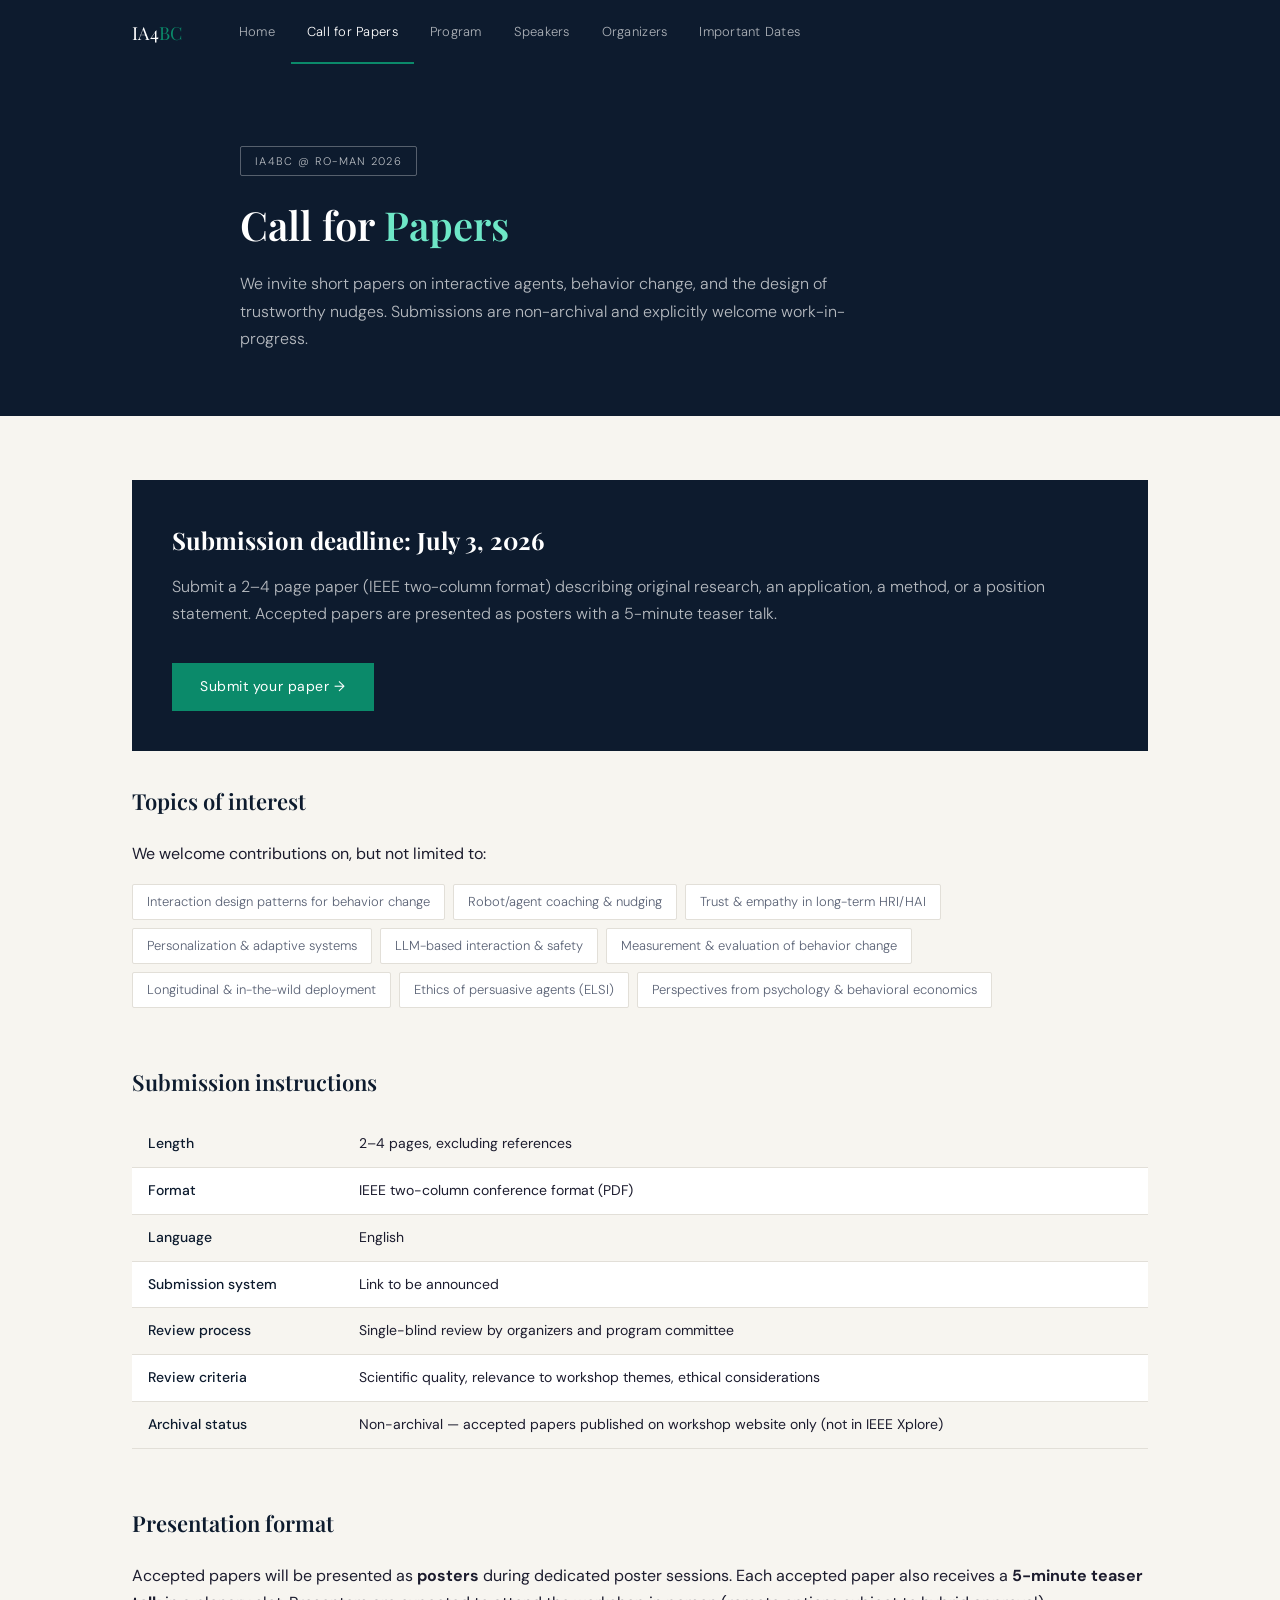
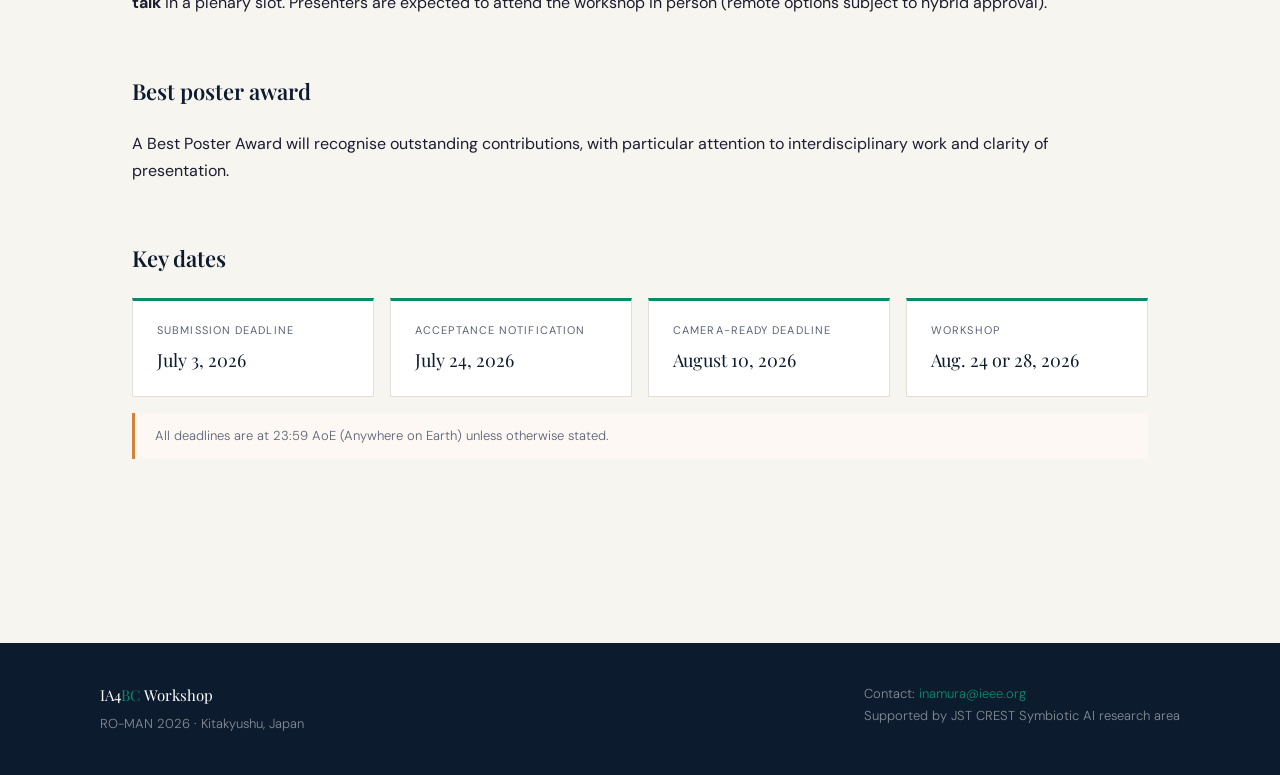
==== cfp.html @ 0637497d "Initial page" ====
<!DOCTYPE html>
<html lang="en">
<head>
<meta charset="UTF-8">
<meta name="viewport" content="width=device-width, initial-scale=1.0">
<title>Call for Papers — IA4BC @ RO-MAN 2026</title>
<link rel="stylesheet" href="style.css">
</head>
<body>

<header>
  <div class="nav-inner">
    <a class="nav-logo" href="index.html">IA4<span>BC</span></a>
    <nav>
      <a href="index.html">Home</a>
      <a href="cfp.html" class="active">Call for Papers</a>
      <a href="program.html">Program</a>
      <a href="speakers.html">Speakers</a>
      <a href="organizers.html">Organizers</a>
      <a href="dates.html">Important Dates</a>
    </nav>
  </div>
</header>

<section class="hero">
  <div class="hero-inner">
    <div class="hero-tag">IA4BC @ RO-MAN 2026</div>
    <h1>Call for <em>Papers</em></h1>
    <p class="hero-desc">We invite short papers on interactive agents, behavior change, and the design of trustworthy nudges. Submissions are non-archival and explicitly welcome work-in-progress.</p>
  </div>
</section>

<div class="page-wrap">

  <div class="cfp-highlight">
    <h2>Submission deadline: July 3, 2026</h2>
    <p>Submit a 2–4 page paper (IEEE two-column format) describing original research, an application, a method, or a position statement. Accepted papers are presented as posters with a 5-minute teaser talk.</p>
    <a href="#" class="btn">Submit your paper &rarr;</a>
  </div>

  <div class="section">
    <div class="section-title">Topics of interest</div>
    <p>We welcome contributions on, but not limited to:</p>
    <div class="tag-grid" style="margin-top:1rem">
      <span class="tag">Interaction design patterns for behavior change</span>
      <span class="tag">Robot/agent coaching &amp; nudging</span>
      <span class="tag">Trust &amp; empathy in long-term HRI/HAI</span>
      <span class="tag">Personalization &amp; adaptive systems</span>
      <span class="tag">LLM-based interaction &amp; safety</span>
      <span class="tag">Measurement &amp; evaluation of behavior change</span>
      <span class="tag">Longitudinal &amp; in-the-wild deployment</span>
      <span class="tag">Ethics of persuasive agents (ELSI)</span>
      <span class="tag">Perspectives from psychology &amp; behavioral economics</span>
    </div>
  </div>

  <div class="section">
    <div class="section-title">Submission instructions</div>
    <table class="content-table">
      <tr><td><strong>Length</strong></td><td>2–4 pages, excluding references</td></tr>
      <tr><td><strong>Format</strong></td><td>IEEE two-column conference format (PDF)</td></tr>
      <tr><td><strong>Language</strong></td><td>English</td></tr>
      <tr><td><strong>Submission system</strong></td><td>Link to be announced</td></tr>
      <tr><td><strong>Review process</strong></td><td>Single-blind review by organizers and program committee</td></tr>
      <tr><td><strong>Review criteria</strong></td><td>Scientific quality, relevance to workshop themes, ethical considerations</td></tr>
      <tr><td><strong>Archival status</strong></td><td>Non-archival — accepted papers published on workshop website only (not in IEEE Xplore)</td></tr>
    </table>
  </div>

  <div class="section">
    <div class="section-title">Presentation format</div>
    <p>Accepted papers will be presented as <strong>posters</strong> during dedicated poster sessions. Each accepted paper also receives a <strong>5-minute teaser talk</strong> in a plenary slot. Presenters are expected to attend the workshop in person (remote options subject to hybrid approval).</p>
  </div>

  <div class="section">
    <div class="section-title">Best poster award</div>
    <p>A Best Poster Award will recognise outstanding contributions, with particular attention to interdisciplinary work and clarity of presentation.</p>
  </div>

  <div class="section">
    <div class="section-title">Key dates</div>
    <div class="dates-grid">
      <div class="date-card"><div class="dc-label">Submission deadline</div><div class="dc-date">July 3, 2026</div></div>
      <div class="date-card"><div class="dc-label">Acceptance notification</div><div class="dc-date">July 24, 2026</div></div>
      <div class="date-card"><div class="dc-label">Camera-ready deadline</div><div class="dc-date">August 10, 2026</div></div>
      <div class="date-card"><div class="dc-label">Workshop</div><div class="dc-date">Aug. 24 or 28, 2026</div></div>
    </div>
    <div class="note">All deadlines are at 23:59 AoE (Anywhere on Earth) unless otherwise stated.</div>
  </div>

</div>

<footer>
  <div class="footer-inner">
    <div>
      <div class="footer-brand">IA4<span>BC</span> Workshop</div>
      <div>RO-MAN 2026 · Kitakyushu, Japan</div>
    </div>
    <div>
      Contact: <a href="mailto:inamura@ieee.org">inamura@ieee.org</a><br>
      Supported by JST CREST Symbiotic AI research area
    </div>
  </div>
</footer>

</body>
</html>
---- style.css ----
@import url('https://fonts.googleapis.com/css2?family=Playfair+Display:wght@400;600&family=DM+Sans:wght@300;400;500&display=swap');

:root {
  --navy: #0d1b2e;
  --teal: #0b8a6a;
  --teal-light: #e0f5ef;
  --cream: #f7f5f0;
  --white: #ffffff;
  --text: #1c1c2e;
  --muted: #5a6275;
  --border: #e2dfd8;
  --accent: #d4813a;
}

*, *::before, *::after { box-sizing: border-box; margin: 0; padding: 0; }

body {
  font-family: 'DM Sans', sans-serif;
  font-weight: 400;
  color: var(--text);
  background: var(--cream);
  line-height: 1.7;
  font-size: 16px;
}

/* NAV */
header {
  background: var(--navy);
  position: sticky;
  top: 0;
  z-index: 100;
}
.nav-inner {
  max-width: 1080px;
  margin: 0 auto;
  padding: 0 2rem;
  display: flex;
  align-items: center;
  gap: 0;
}
.nav-logo {
  font-family: 'Playfair Display', serif;
  font-size: 18px;
  color: #fff;
  text-decoration: none;
  padding: 1.1rem 0;
  margin-right: 2.5rem;
  white-space: nowrap;
  letter-spacing: 0.02em;
}
.nav-logo span { color: var(--teal); }
nav { display: flex; gap: 0; flex-wrap: wrap; }
nav a {
  font-size: 13px;
  color: rgba(255,255,255,0.65);
  text-decoration: none;
  padding: 1.2rem 1rem;
  transition: color 0.2s;
  letter-spacing: 0.02em;
  font-weight: 300;
}
nav a:hover, nav a.active { color: #fff; }
nav a.active { border-bottom: 2px solid var(--teal); }

/* HERO */
.hero {
  background: var(--navy);
  color: #fff;
  padding: 5rem 2rem 4rem;
}
.hero-inner { max-width: 800px; margin: 0 auto; }
.hero-tag {
  display: inline-block;
  border: 1px solid rgba(255,255,255,0.3);
  border-radius: 2px;
  font-size: 11px;
  letter-spacing: 0.12em;
  text-transform: uppercase;
  padding: 5px 14px;
  color: rgba(255,255,255,0.7);
  margin-bottom: 1.5rem;
  font-weight: 300;
}
.hero h1 {
  font-family: 'Playfair Display', serif;
  font-size: clamp(26px, 4vw, 40px);
  font-weight: 600;
  line-height: 1.25;
  margin-bottom: 1.25rem;
  color: #fff;
}
.hero h1 em { font-style: normal; color: #6ee7c7; }
.hero-desc {
  font-size: 16px;
  color: rgba(255,255,255,0.7);
  font-weight: 300;
  margin-bottom: 2rem;
  max-width: 640px;
}
.hero-meta {
  display: flex;
  flex-wrap: wrap;
  gap: 1.5rem;
}
.hero-meta-item {
  display: flex;
  align-items: center;
  gap: 8px;
  font-size: 13px;
  color: rgba(255,255,255,0.6);
  font-weight: 300;
}
.hero-meta-item::before {
  content: '';
  width: 5px; height: 5px;
  border-radius: 50%;
  background: var(--teal);
  flex-shrink: 0;
}

/* LAYOUT */
.page-wrap { max-width: 1080px; margin: 0 auto; padding: 4rem 2rem; }
.page-heading {
  font-family: 'Playfair Display', serif;
  font-size: 32px;
  font-weight: 600;
  margin-bottom: 0.5rem;
  color: var(--navy);
}
.page-heading-line {
  width: 48px; height: 3px;
  background: var(--teal);
  margin-bottom: 2.5rem;
  border-radius: 2px;
}

/* SECTIONS */
.section { margin-bottom: 3.5rem; }
.section-title {
  font-family: 'Playfair Display', serif;
  font-size: 22px;
  font-weight: 600;
  color: var(--navy);
  margin-bottom: 1.25rem;
}
p { margin-bottom: 1rem; color: var(--text); }
p:last-child { margin-bottom: 0; }
.lead { font-size: 17px; font-weight: 300; color: var(--muted); line-height: 1.8; }

/* TAGS / CHIPS */
.tag-grid { display: flex; flex-wrap: wrap; gap: 8px; }
.tag {
  background: var(--white);
  border: 1px solid var(--border);
  border-radius: 2px;
  font-size: 13px;
  padding: 6px 14px;
  color: var(--muted);
  font-weight: 300;
}

/* GLANCE TABLE (homepage) */
.glance-table { width: 100%; border-collapse: collapse; font-size: 14px; }
.glance-table tr { border-bottom: 1px solid var(--border); }
.glance-table td { padding: 12px 0; vertical-align: top; }
.glance-table td:first-child { color: var(--muted); font-weight: 300; width: 200px; }
.glance-table td:last-child { color: var(--text); font-weight: 400; }

/* DATE CARDS */
.dates-grid { display: grid; grid-template-columns: repeat(auto-fit, minmax(220px, 1fr)); gap: 16px; }
.date-card {
  background: var(--white);
  border: 1px solid var(--border);
  border-top: 3px solid var(--teal);
  padding: 1.25rem 1.5rem;
}
.date-card .dc-label { font-size: 11px; text-transform: uppercase; letter-spacing: 0.1em; color: var(--muted); font-weight: 400; margin-bottom: 6px; }
.date-card .dc-date { font-size: 18px; font-family: 'Playfair Display', serif; color: var(--navy); }

/* SPEAKER CARDS */
.speaker-grid { display: grid; grid-template-columns: repeat(auto-fill, minmax(280px, 1fr)); gap: 20px; }
.speaker-card {
  background: var(--white);
  border: 1px solid var(--border);
  padding: 1.5rem;
  display: flex;
  flex-direction: column;
  gap: 10px;
}
.speaker-card .sc-header { display: flex; align-items: flex-start; gap: 14px; }
.sc-avatar {
  width: 46px; height: 46px;
  border-radius: 50%;
  background: var(--navy);
  color: #fff;
  font-size: 13px;
  font-weight: 500;
  display: flex; align-items: center; justify-content: center;
  flex-shrink: 0;
  letter-spacing: 0.05em;
}
.sc-name { font-weight: 500; font-size: 15px; color: var(--navy); }
.sc-affil { font-size: 12px; color: var(--muted); font-weight: 300; margin-top: 2px; }
.sc-badge {
  display: inline-block;
  font-size: 10px;
  text-transform: uppercase;
  letter-spacing: 0.08em;
  padding: 3px 9px;
  border-radius: 2px;
  font-weight: 400;
  align-self: flex-start;
}
.sc-badge.confirmed { background: var(--teal-light); color: var(--teal); }
.sc-badge.candidate { background: #fdf3e7; color: #c17d2a; }
.sc-topic { font-size: 13px; color: var(--muted); font-weight: 300; line-height: 1.6; }

/* ORGANIZER CARDS */
.org-list { display: flex; flex-direction: column; gap: 28px; }
.org-card { background: var(--white); border: 1px solid var(--border); padding: 2rem; }
.org-card.primary { border-left: 4px solid var(--teal); }
.org-name { font-family: 'Playfair Display', serif; font-size: 20px; color: var(--navy); margin-bottom: 2px; }
.org-role { font-size: 12px; text-transform: uppercase; letter-spacing: 0.08em; color: var(--teal); font-weight: 400; margin-bottom: 0.25rem; }
.org-affil { font-size: 14px; color: var(--muted); margin-bottom: 0.75rem; font-weight: 300; }
.org-contact { font-size: 13px; color: var(--muted); margin-bottom: 1rem; }
.org-contact a { color: var(--teal); text-decoration: none; }
.org-bio { font-size: 14px; line-height: 1.75; color: var(--text); font-weight: 300; }

/* PROGRAM */
.schedule-table { width: 100%; border-collapse: collapse; font-size: 14px; }
.schedule-table th { font-size: 11px; text-transform: uppercase; letter-spacing: 0.1em; color: var(--muted); font-weight: 400; padding: 0 0 10px 0; text-align: left; border-bottom: 2px solid var(--border); }
.schedule-table td { padding: 14px 0; border-bottom: 1px solid var(--border); vertical-align: top; }
.schedule-table td:first-child { color: var(--muted); font-size: 13px; white-space: nowrap; padding-right: 2rem; font-weight: 300; width: 130px; }
.schedule-table td:last-child { color: var(--text); }
.schedule-table tr.break td { color: var(--muted); font-style: italic; }
.schedule-table tr.highlight td:last-child { font-weight: 500; }

/* CFP BOX */
.cfp-highlight {
  background: var(--navy);
  color: #fff;
  padding: 2.5rem;
  margin-bottom: 2rem;
}
.cfp-highlight h2 { font-family: 'Playfair Display', serif; font-size: 24px; color: #fff; margin-bottom: 0.75rem; }
.cfp-highlight p { color: rgba(255,255,255,0.7); font-weight: 300; }

/* GENERIC TABLE */
.content-table { width: 100%; border-collapse: collapse; font-size: 14px; margin: 1rem 0; }
.content-table th { background: var(--navy); color: #fff; font-size: 12px; text-transform: uppercase; letter-spacing: 0.07em; font-weight: 400; padding: 10px 16px; text-align: left; }
.content-table td { padding: 11px 16px; border-bottom: 1px solid var(--border); color: var(--text); }
.content-table tr:nth-child(even) td { background: var(--white); }
.content-table td strong { font-weight: 500; color: var(--navy); }

/* CTA BUTTON */
.btn {
  display: inline-block;
  background: var(--teal);
  color: #fff;
  text-decoration: none;
  font-size: 14px;
  font-weight: 400;
  padding: 12px 28px;
  letter-spacing: 0.04em;
  transition: background 0.2s;
  margin-top: 1.25rem;
}
.btn:hover { background: #097a5c; }
.btn-outline {
  display: inline-block;
  border: 1px solid var(--navy);
  color: var(--navy);
  text-decoration: none;
  font-size: 13px;
  padding: 8px 20px;
  letter-spacing: 0.04em;
  transition: all 0.2s;
  margin-top: 1rem;
}
.btn-outline:hover { background: var(--navy); color: #fff; }

/* FOOTER */
footer {
  background: var(--navy);
  color: rgba(255,255,255,0.5);
  padding: 2.5rem 2rem;
  margin-top: 4rem;
  font-size: 13px;
  font-weight: 300;
}
.footer-inner { max-width: 1080px; margin: 0 auto; display: flex; justify-content: space-between; align-items: flex-start; flex-wrap: wrap; gap: 1rem; }
footer a { color: var(--teal); text-decoration: none; }
.footer-brand { font-family: 'Playfair Display', serif; font-size: 15px; color: #fff; margin-bottom: 4px; }
.footer-brand span { color: var(--teal); }

/* NOTE BOX */
.note {
  border-left: 3px solid var(--accent);
  padding: 0.75rem 1.25rem;
  background: #fdf8f3;
  font-size: 13px;
  color: var(--muted);
  font-weight: 300;
  margin-top: 1rem;
}

/* OUTCOMES */
.outcome-list { counter-reset: outcomes; display: flex; flex-direction: column; gap: 14px; }
.outcome-item { display: flex; gap: 16px; align-items: flex-start; }
.outcome-num {
  counter-increment: outcomes;
  min-width: 32px; height: 32px;
  background: var(--teal);
  color: #fff;
  display: flex; align-items: center; justify-content: center;
  font-size: 13px; font-weight: 500;
  flex-shrink: 0;
}
.outcome-num::before { content: counter(outcomes); }
.outcome-text { font-size: 14px; color: var(--text); font-weight: 300; line-height: 1.7; padding-top: 5px; }

@media (max-width: 640px) {
  .nav-logo { font-size: 15px; margin-right: 1rem; }
  nav a { font-size: 12px; padding: 1rem 0.6rem; }
  .hero { padding: 3rem 1.25rem 2.5rem; }
  .page-wrap { padding: 2.5rem 1.25rem; }
  .dates-grid { grid-template-columns: 1fr 1fr; }
  .footer-inner { flex-direction: column; }
}
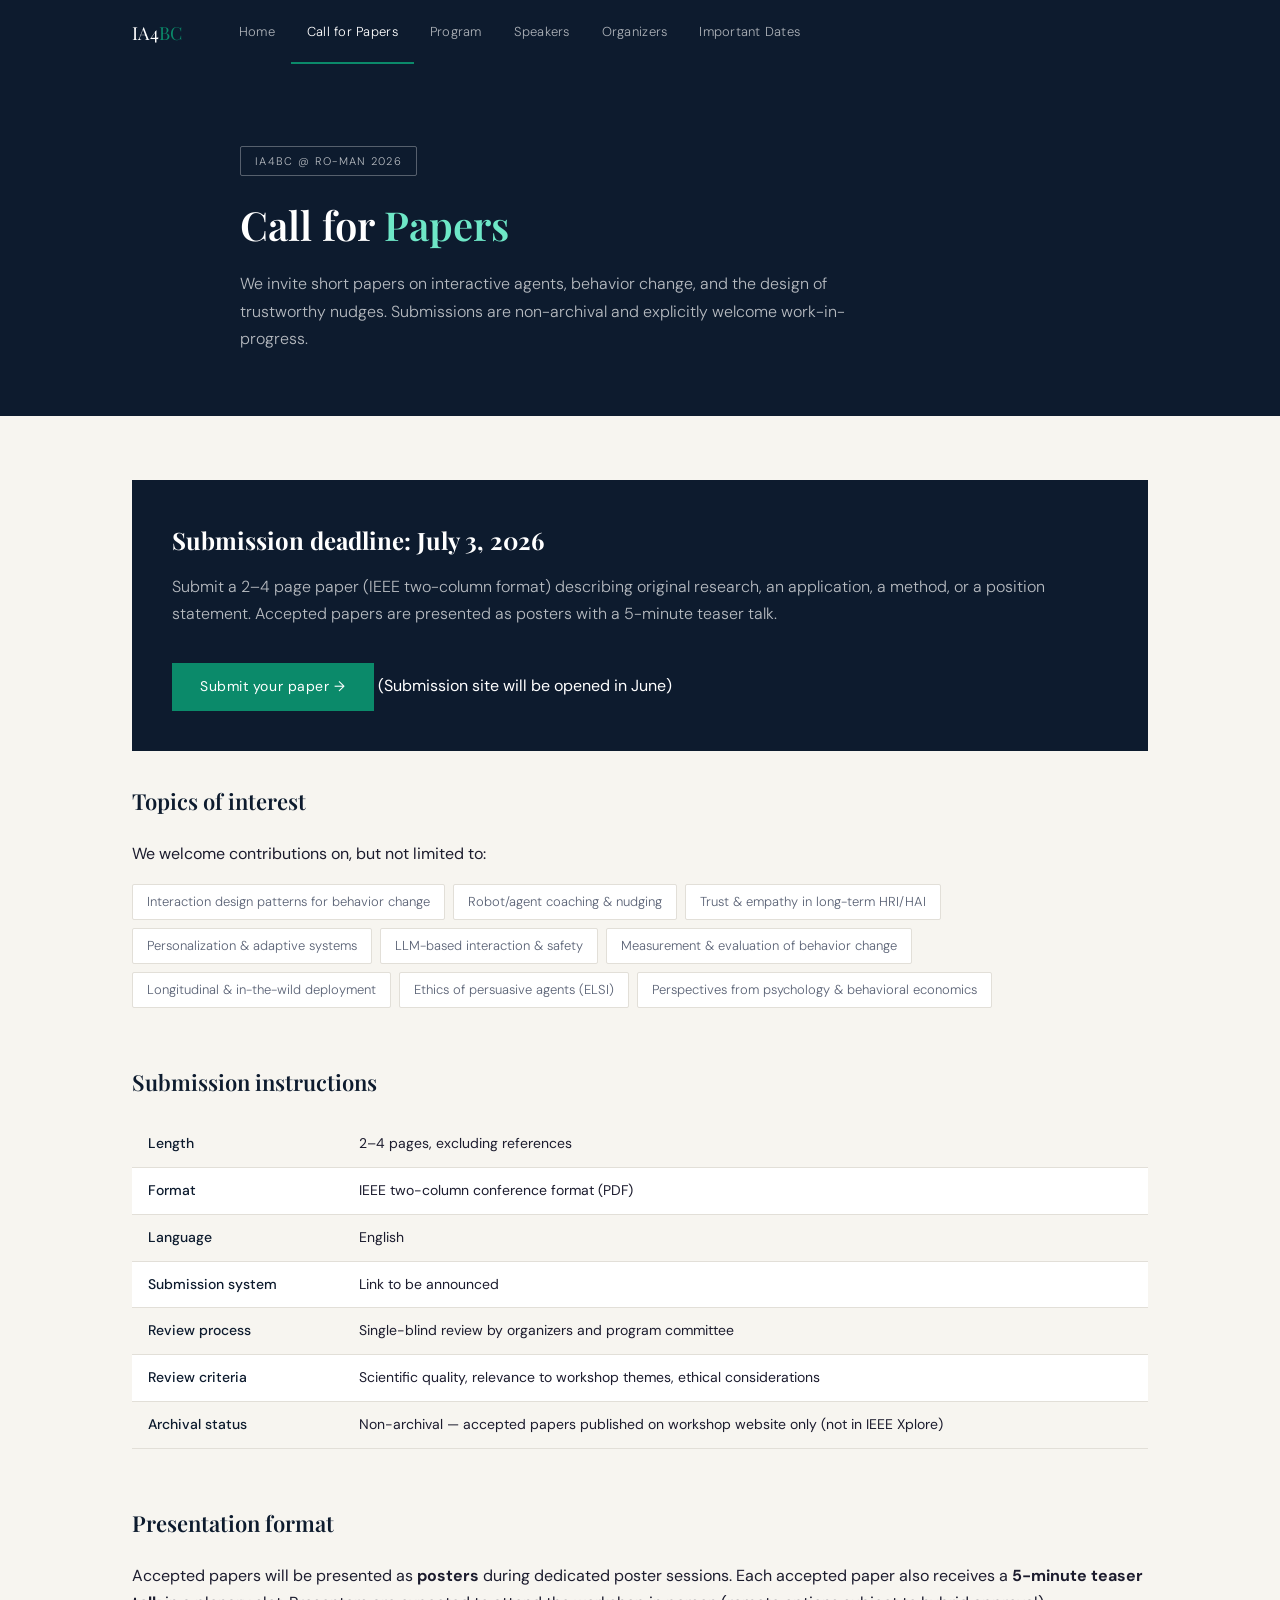
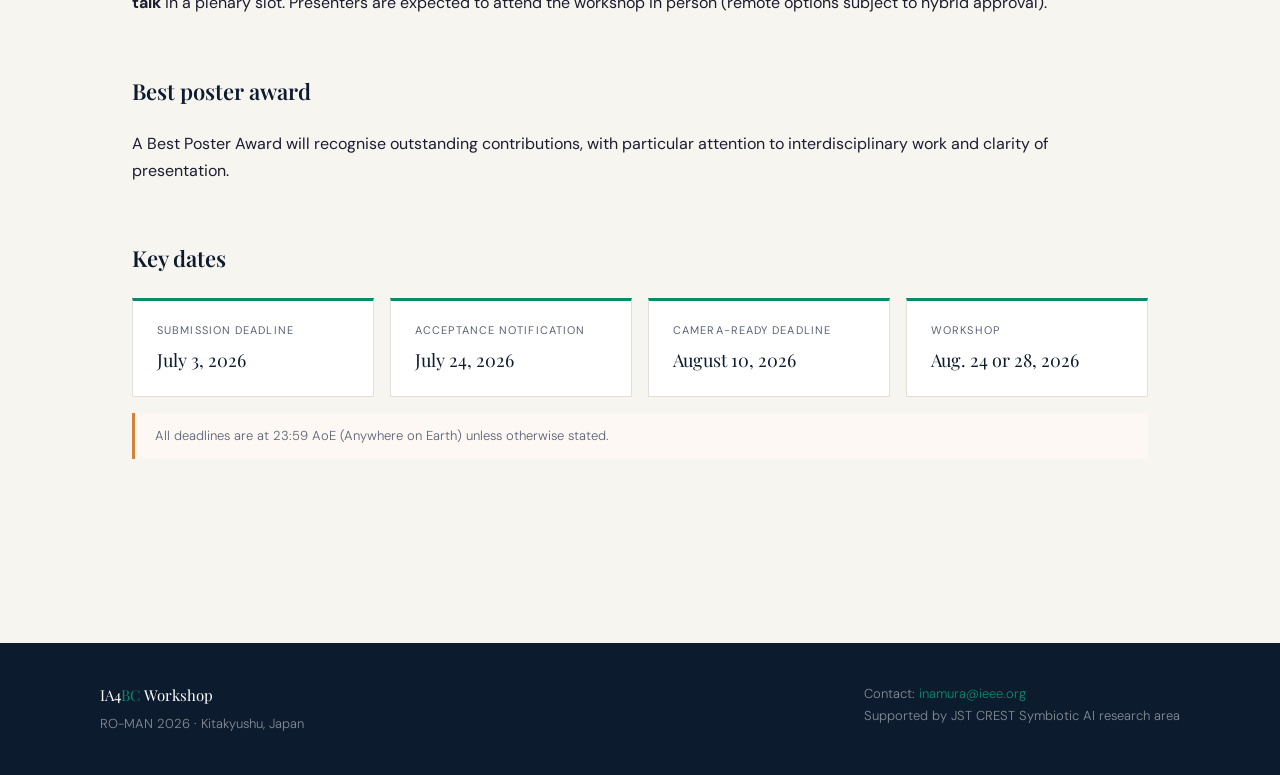
==== commit 236e105d: "Update submission link text with site opening info Added note about submission site opening in June." ====
--- a/cfp.html
+++ b/cfp.html
@@ -35,7 +35,7 @@
   <div class="cfp-highlight">
     <h2>Submission deadline: July 3, 2026</h2>
     <p>Submit a 2–4 page paper (IEEE two-column format) describing original research, an application, a method, or a position statement. Accepted papers are presented as posters with a 5-minute teaser talk.</p>
-    <a href="#" class="btn">Submit your paper &rarr;</a>
+    <a href="#" class="btn">Submit your paper &rarr;</a> (Submission site will be opened in June)
   </div>
 
   <div class="section">
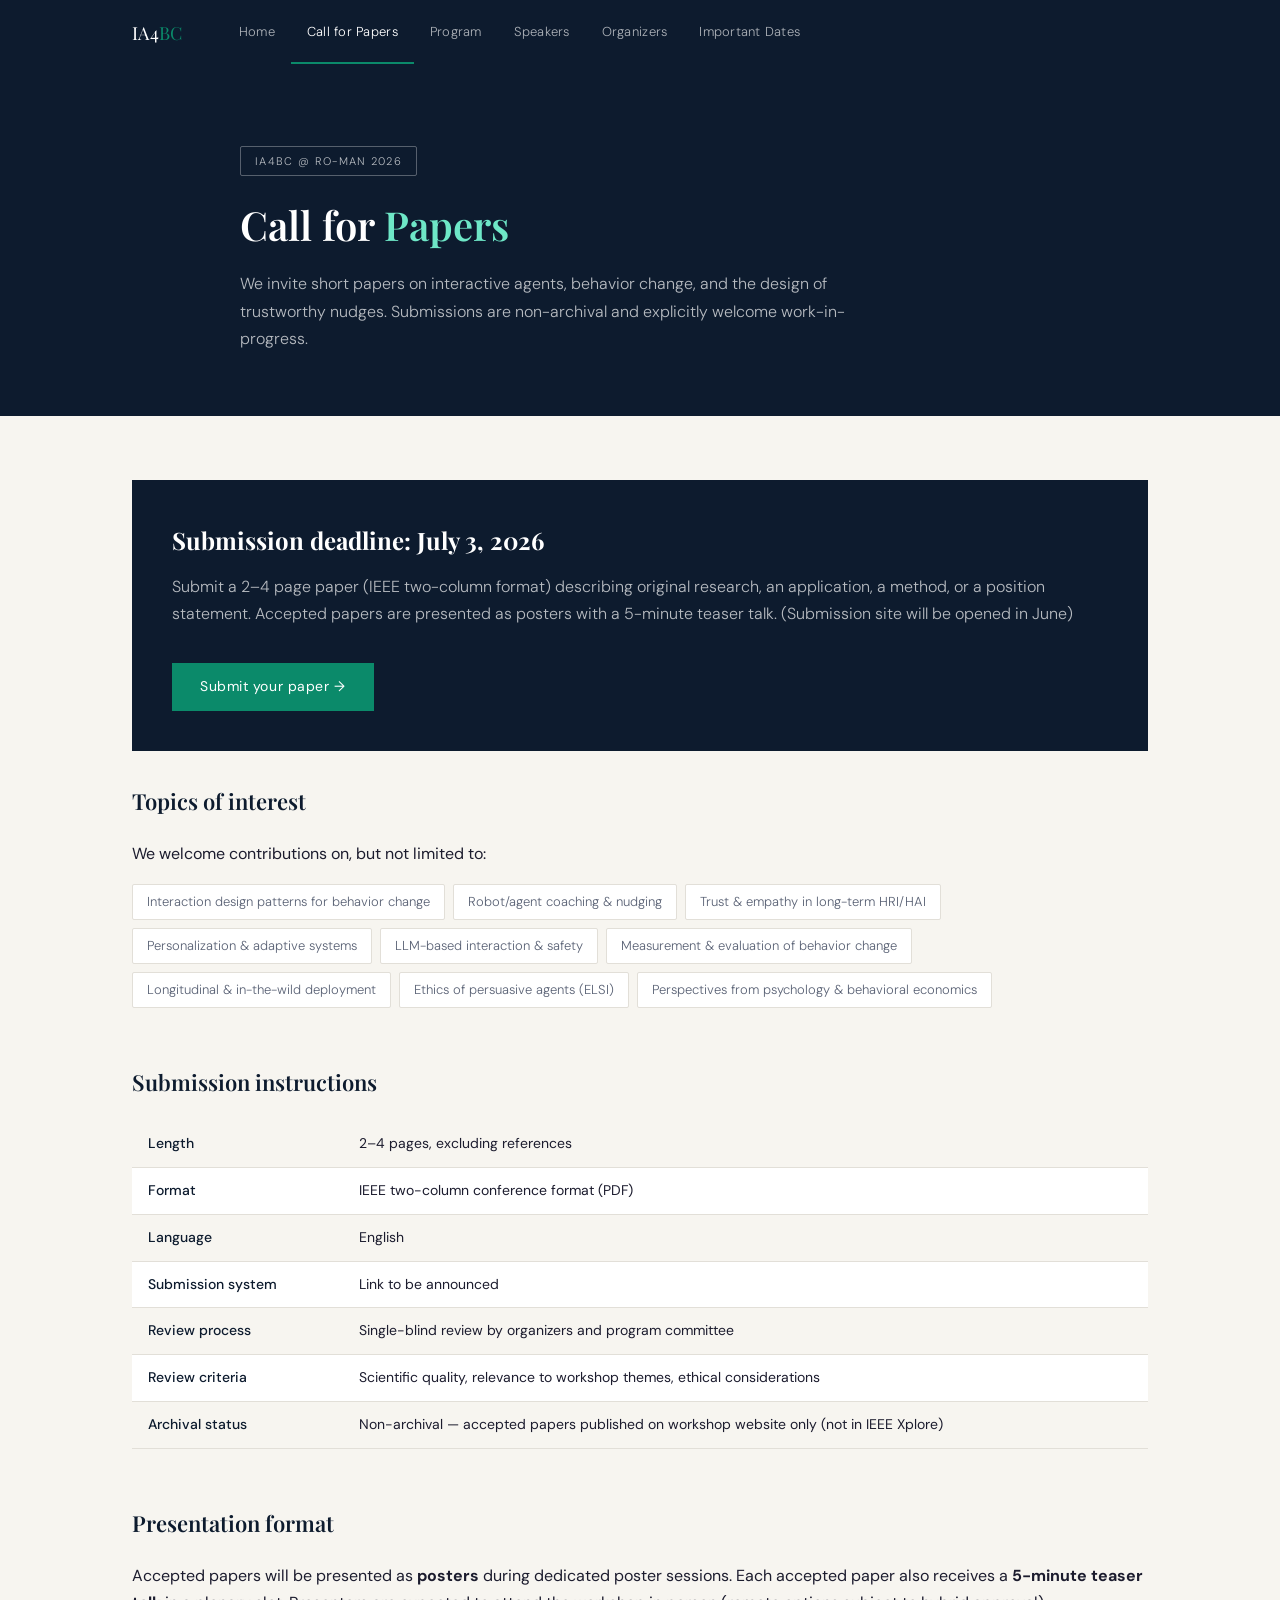
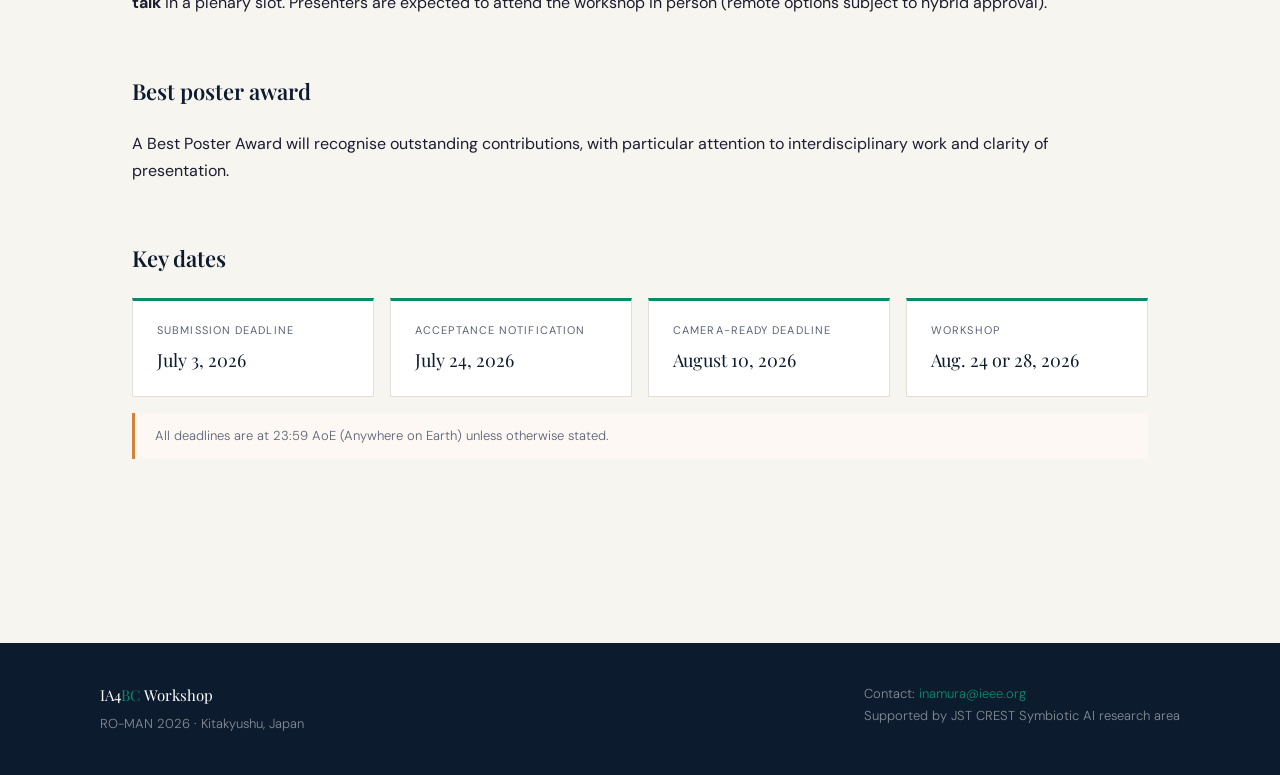
==== commit f603944e: "Update submission details in cfp.html" ====
--- a/cfp.html
+++ b/cfp.html
@@ -34,8 +34,8 @@
 
   <div class="cfp-highlight">
     <h2>Submission deadline: July 3, 2026</h2>
-    <p>Submit a 2–4 page paper (IEEE two-column format) describing original research, an application, a method, or a position statement. Accepted papers are presented as posters with a 5-minute teaser talk.</p>
-    <a href="#" class="btn">Submit your paper &rarr;</a> (Submission site will be opened in June)
+    <p>Submit a 2–4 page paper (IEEE two-column format) describing original research, an application, a method, or a position statement. Accepted papers are presented as posters with a 5-minute teaser talk. (Submission site will be opened in June)</p>
+    <a href="#" class="btn">Submit your paper &rarr;</a> 
   </div>
 
   <div class="section">
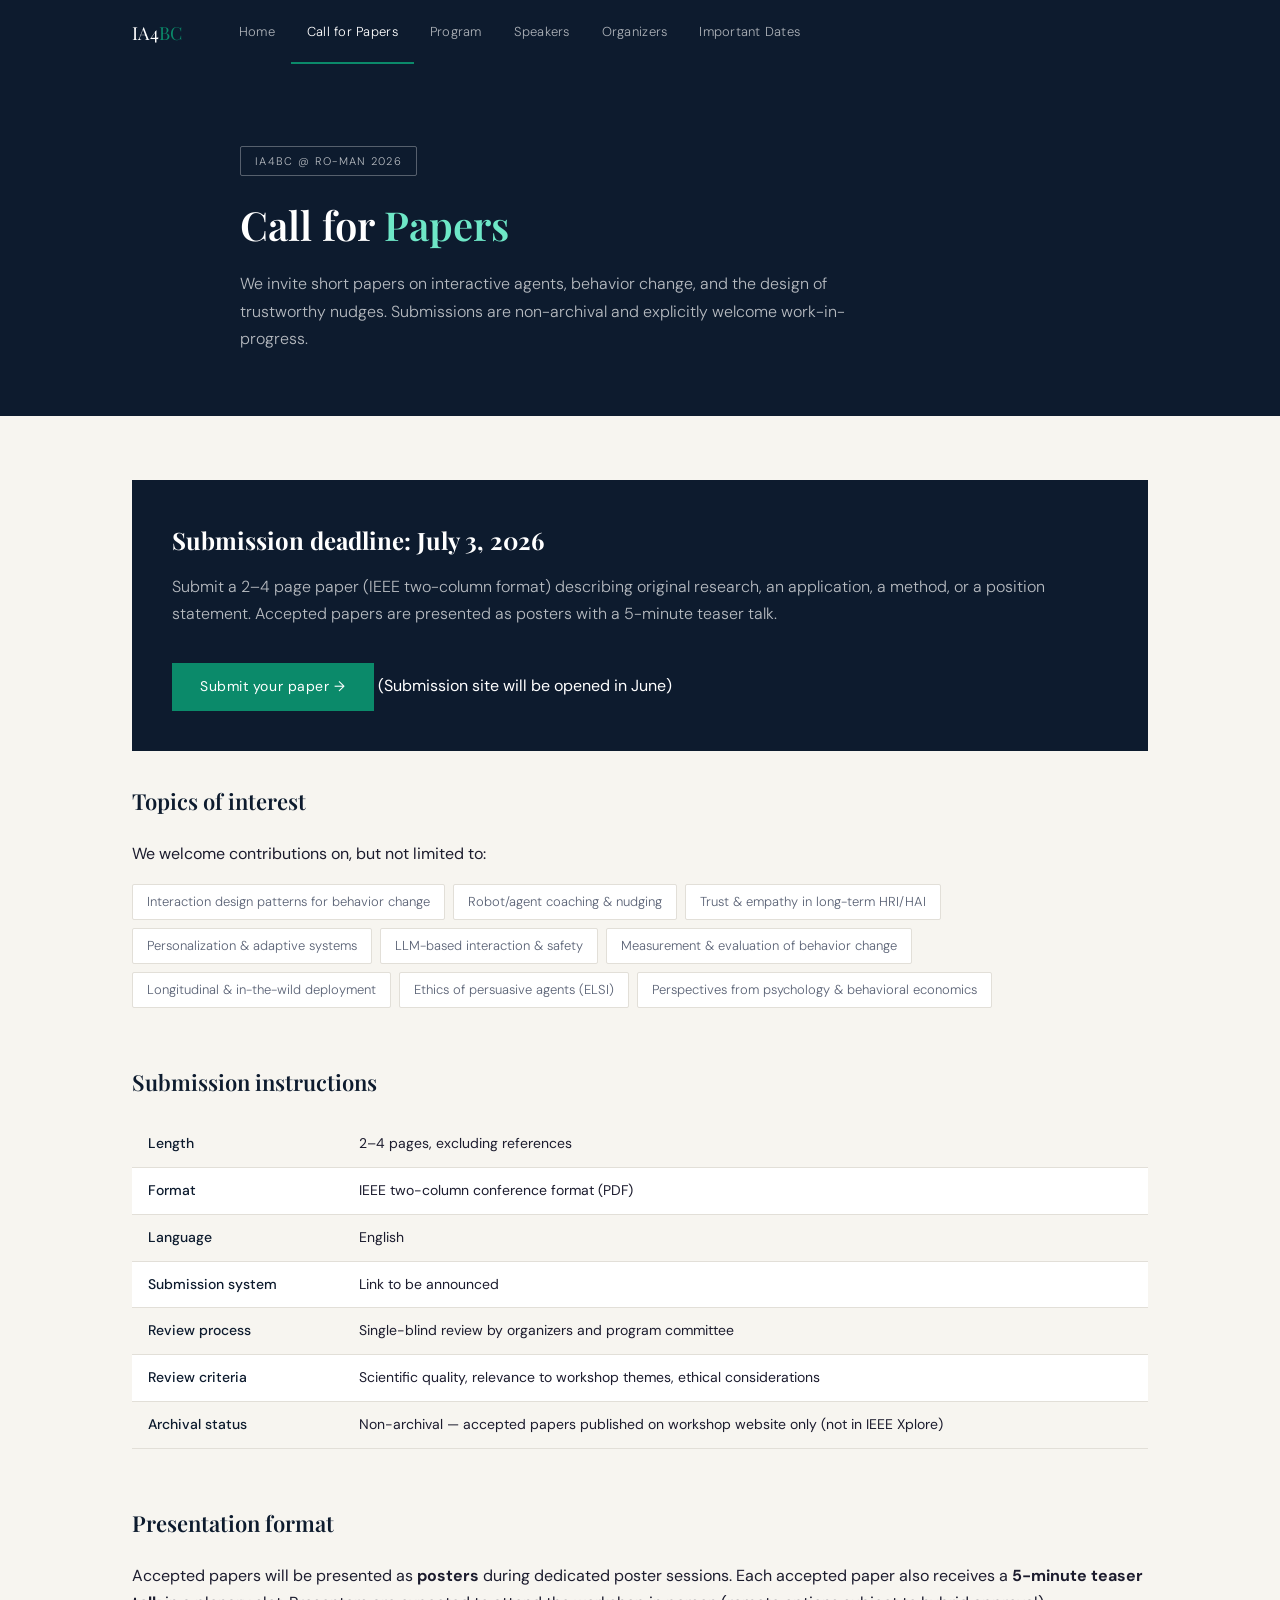
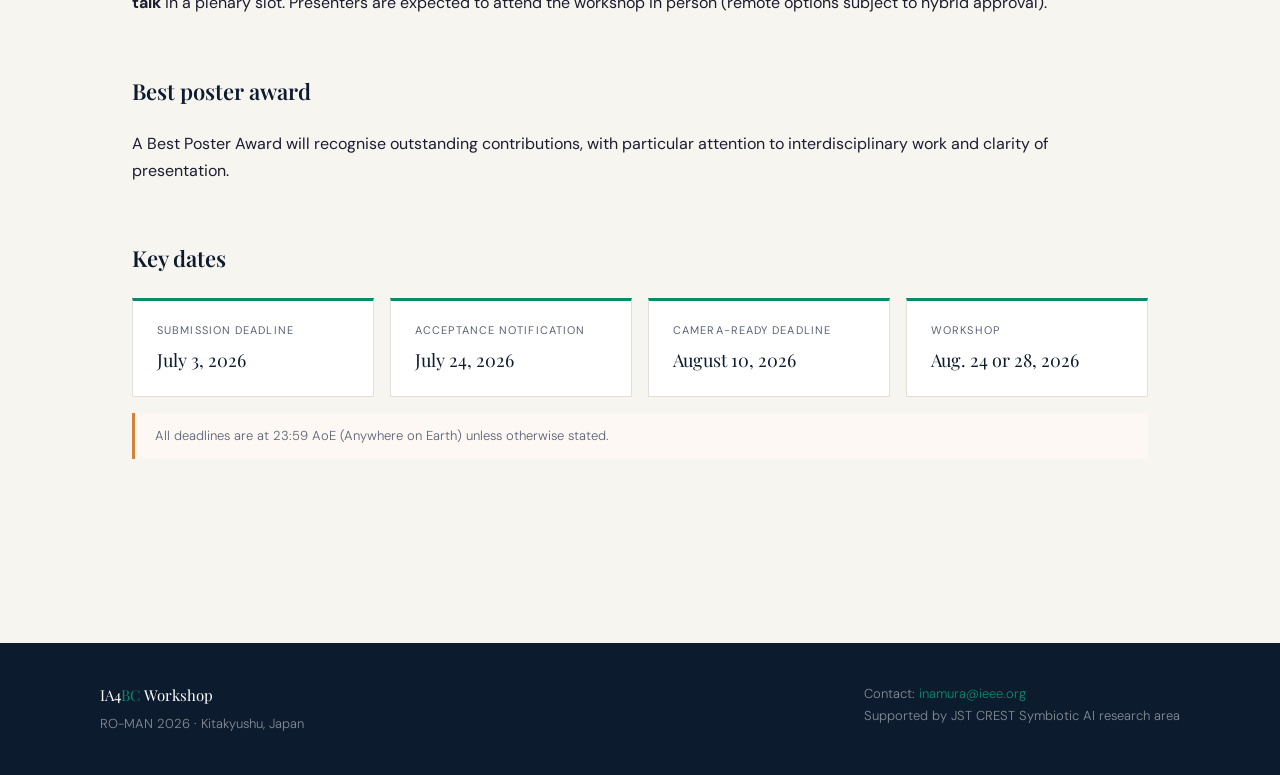
==== commit 1fb6acc0: "Revise submission instructions and deadline note Updated submission details and added note about the" ====
--- a/cfp.html
+++ b/cfp.html
@@ -34,8 +34,8 @@
 
   <div class="cfp-highlight">
     <h2>Submission deadline: July 3, 2026</h2>
-    <p>Submit a 2–4 page paper (IEEE two-column format) describing original research, an application, a method, or a position statement. Accepted papers are presented as posters with a 5-minute teaser talk. (Submission site will be opened in June)</p>
-    <a href="#" class="btn">Submit your paper &rarr;</a> 
+    <p>Submit a 2–4 page paper (IEEE two-column format) describing original research, an application, a method, or a position statement. Accepted papers are presented as posters with a 5-minute teaser talk.</p>
+    <a href="#" class="btn">Submit your paper &rarr;</a> (Submission site will be opened in June)
   </div>
 
   <div class="section">
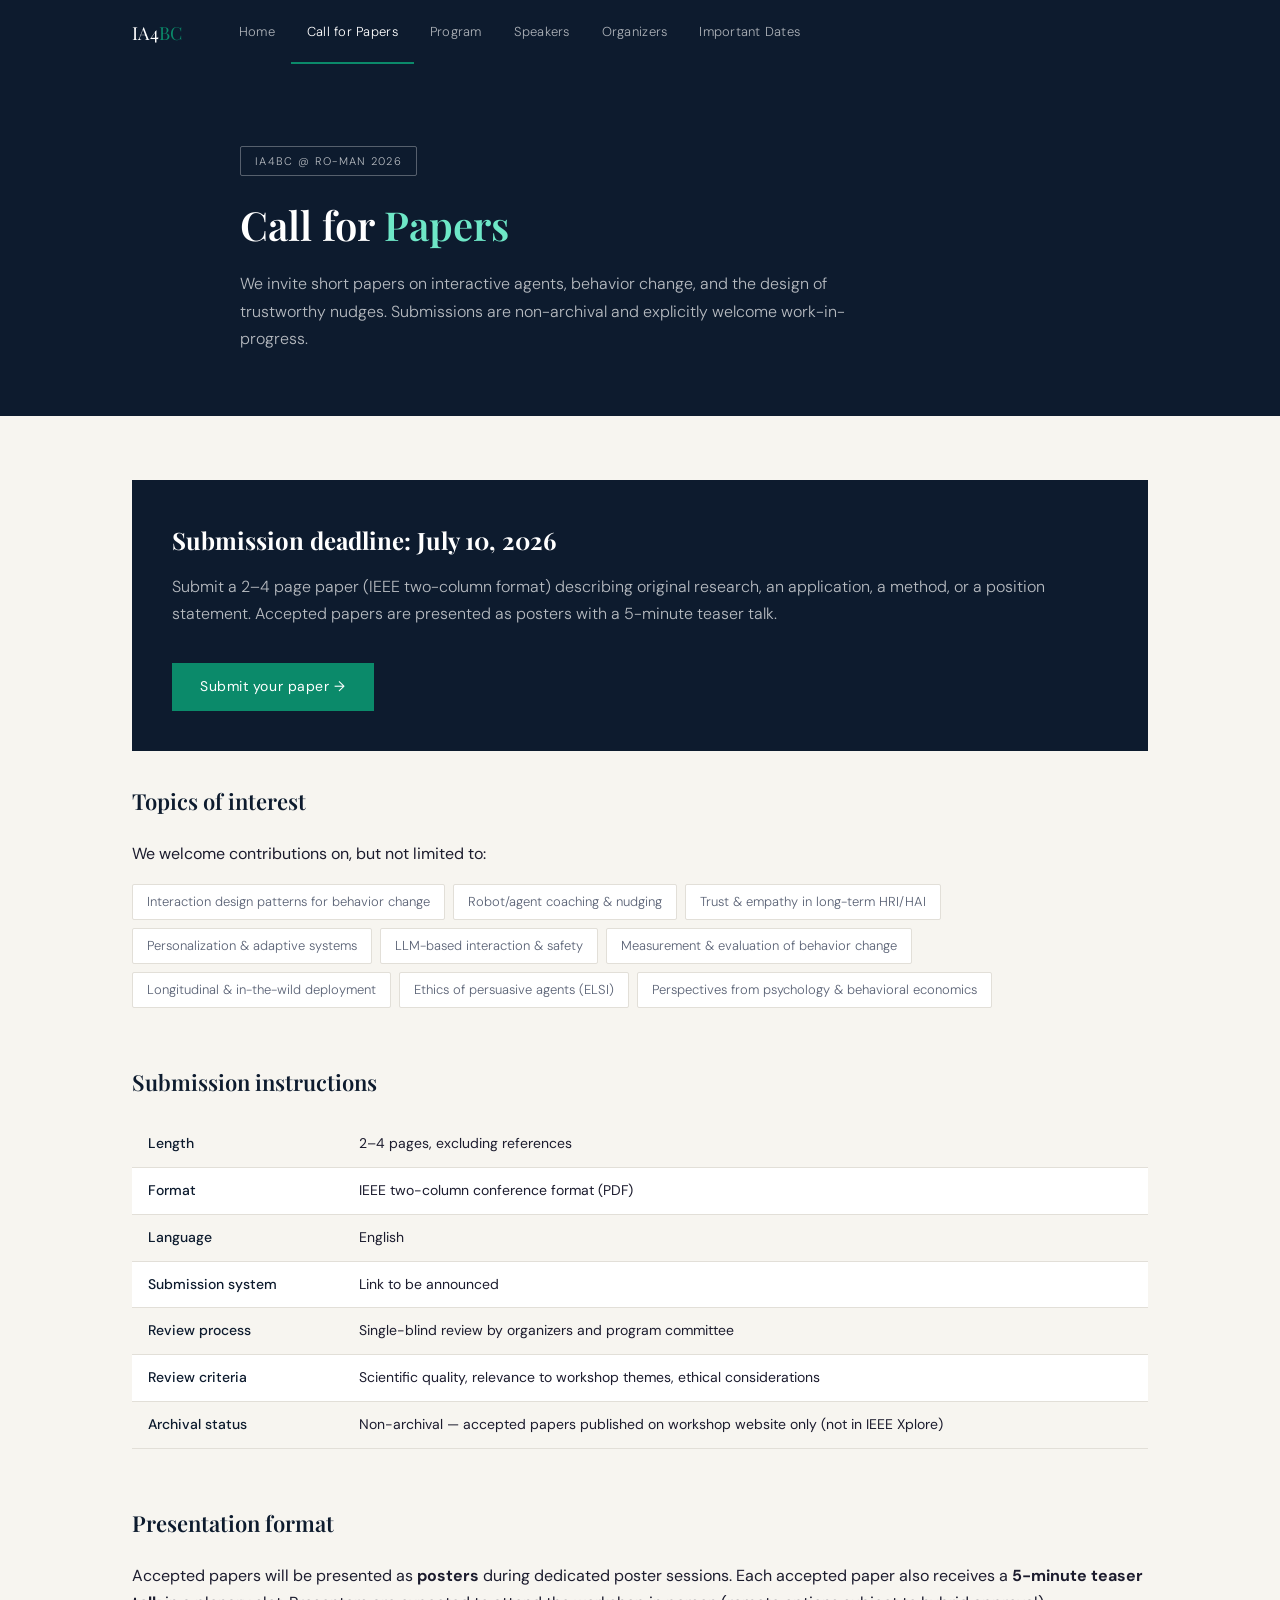
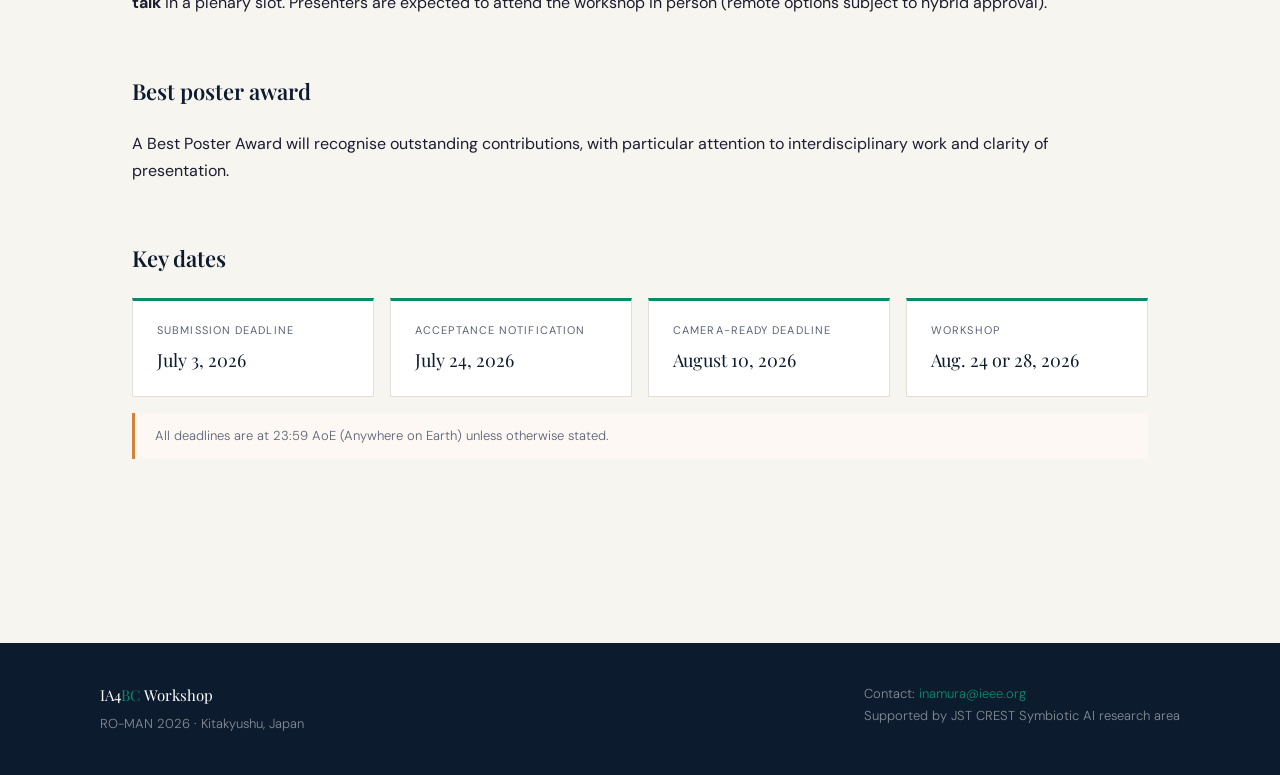
==== commit 8e4698a6: "Update submission deadline and link in cfp.html" ====
--- a/cfp.html
+++ b/cfp.html
@@ -33,9 +33,9 @@
 <div class="page-wrap">
 
   <div class="cfp-highlight">
-    <h2>Submission deadline: July 3, 2026</h2>
-    <p>Submit a 2–4 page paper (IEEE two-column format) describing original research, an application, a method, or a position statement. Accepted papers are presented as posters with a 5-minute teaser talk.</p>
-    <a href="#" class="btn">Submit your paper &rarr;</a> (Submission site will be opened in June)
+  <h2>Submission deadline: July 10, 2026</h2>
+  <p>Submit a 2–4 page paper (IEEE two-column format) describing original research, an application, a method, or a position statement. Accepted papers are presented as posters with a 5-minute teaser talk.</p>
+  <a href="https://forms.gle/QbLjNsX9n7MWD4qp6" class="btn" target="_blank" rel="noopener noreferrer">Submit your paper &rarr;</a>
   </div>
 
   <div class="section">
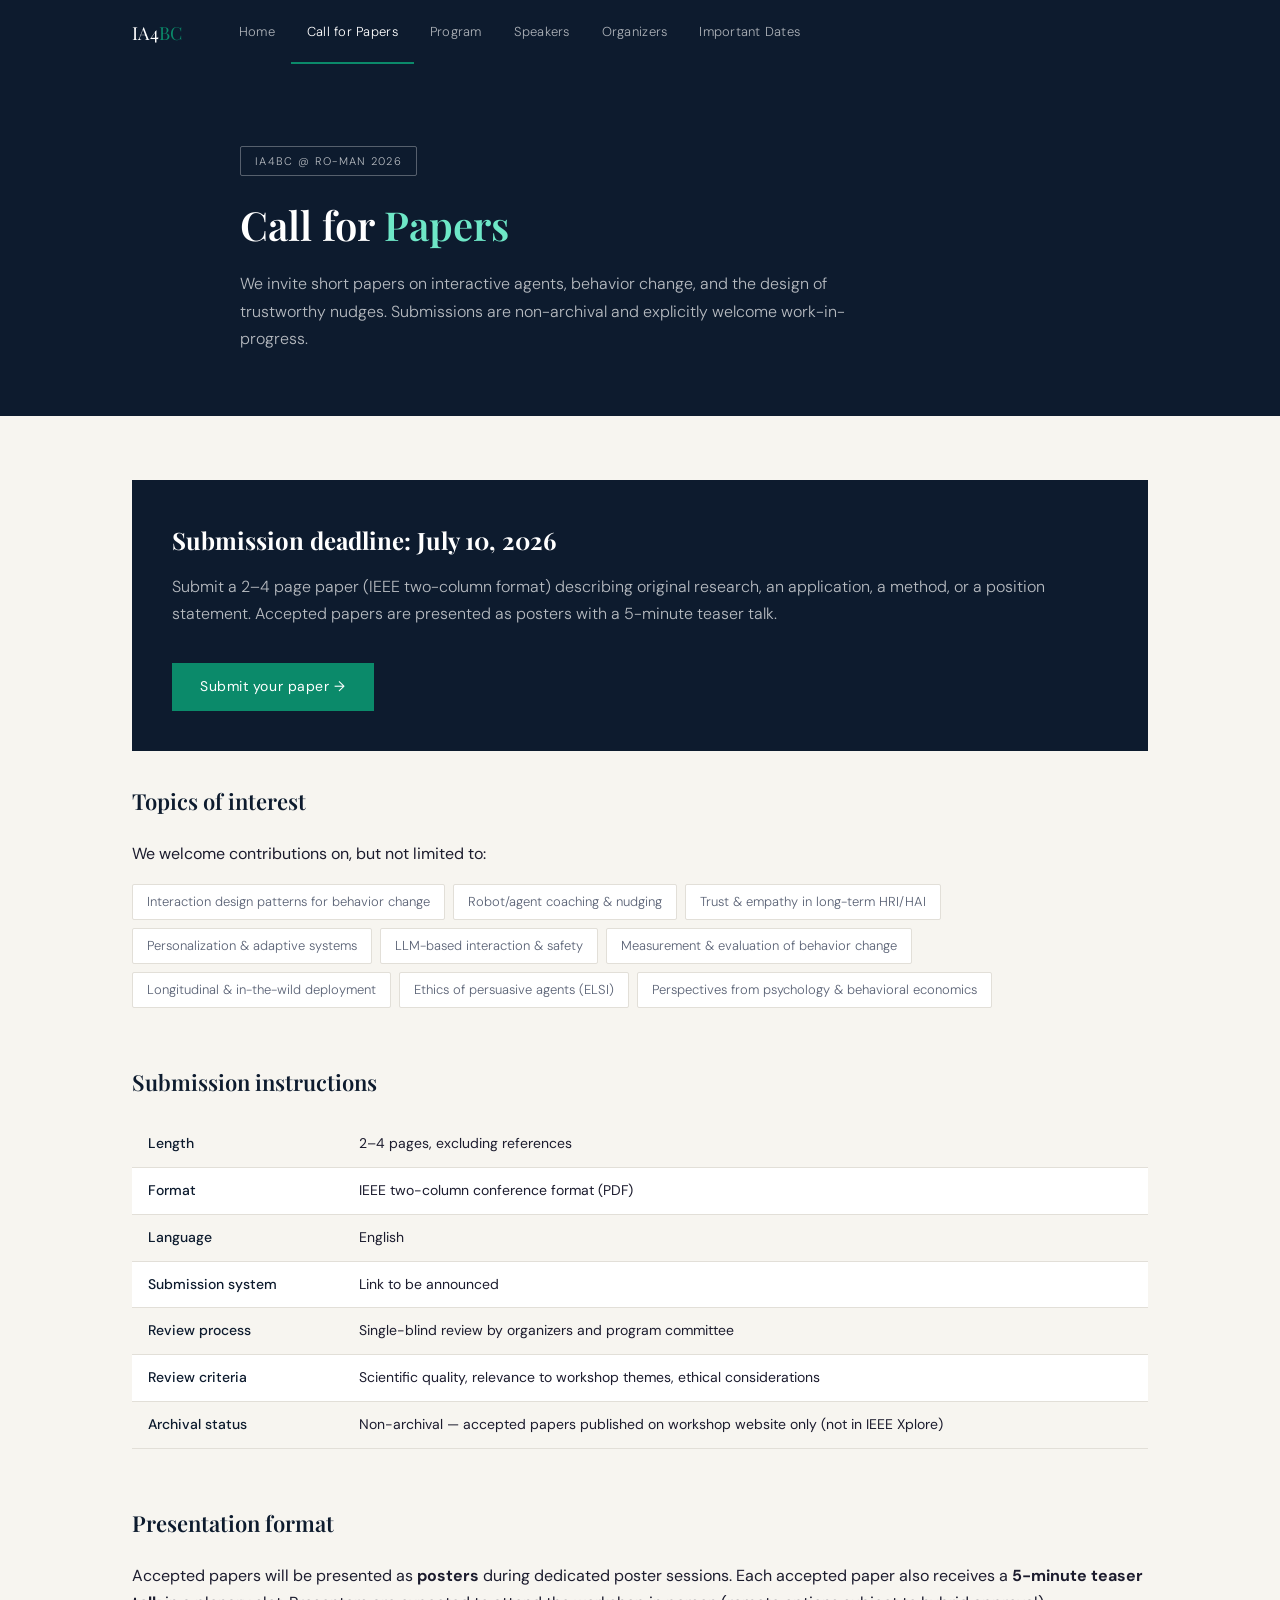
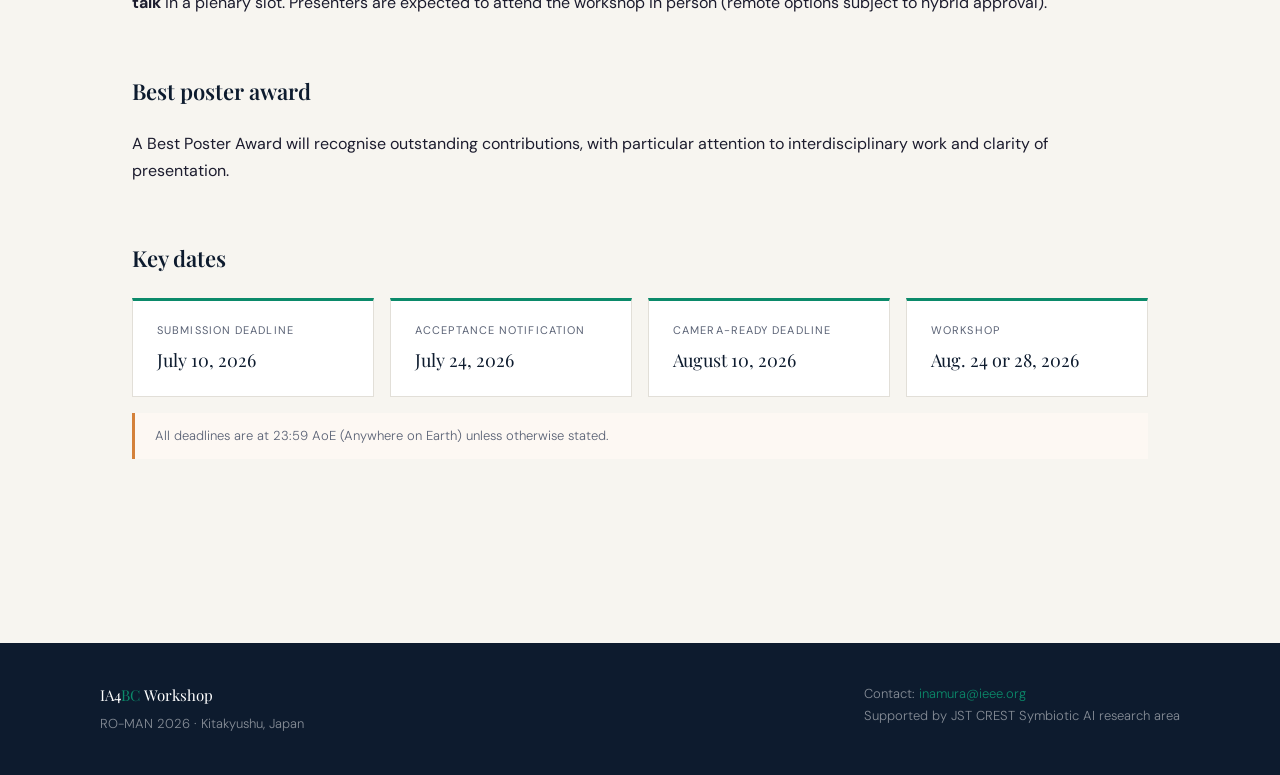
==== commit 02487f90: "Update submission deadline date to July 10, 2026" ====
--- a/cfp.html
+++ b/cfp.html
@@ -80,7 +80,7 @@
   <div class="section">
     <div class="section-title">Key dates</div>
     <div class="dates-grid">
-      <div class="date-card"><div class="dc-label">Submission deadline</div><div class="dc-date">July 3, 2026</div></div>
+      <div class="date-card"><div class="dc-label">Submission deadline</div><div class="dc-date">July 10, 2026</div></div>
       <div class="date-card"><div class="dc-label">Acceptance notification</div><div class="dc-date">July 24, 2026</div></div>
       <div class="date-card"><div class="dc-label">Camera-ready deadline</div><div class="dc-date">August 10, 2026</div></div>
       <div class="date-card"><div class="dc-label">Workshop</div><div class="dc-date">Aug. 24 or 28, 2026</div></div>
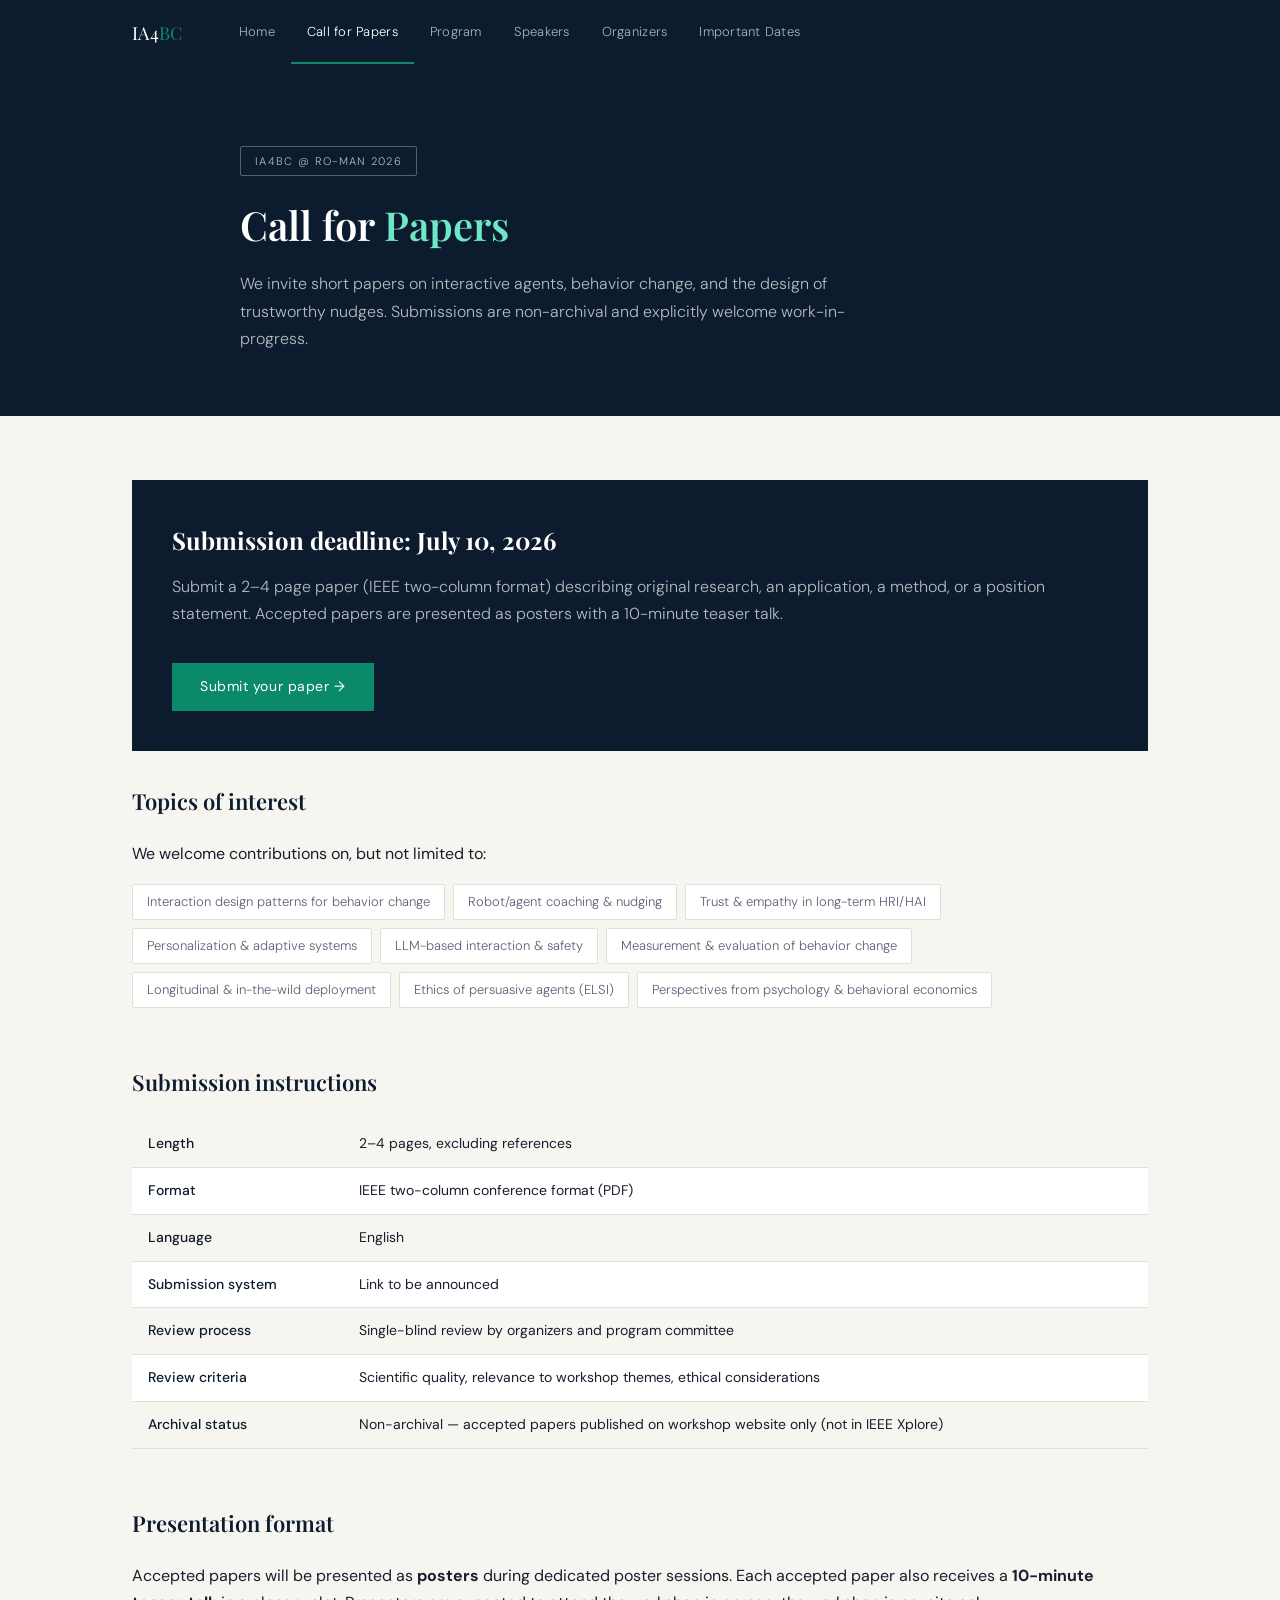
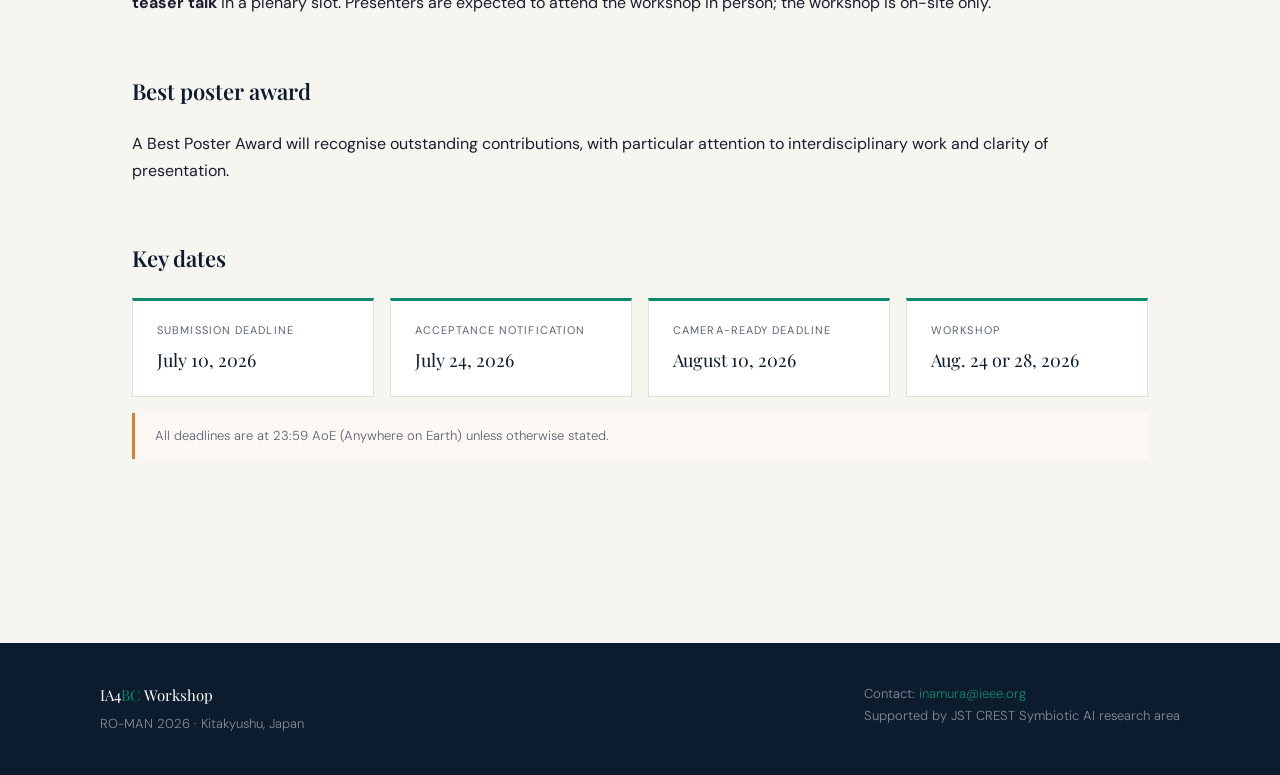
==== commit 60edd31a: "Confirm on-site-only format and align counts across pages The hybrid option was not approved, so rep" ====
--- a/cfp.html
+++ b/cfp.html
@@ -34,7 +34,7 @@
 
   <div class="cfp-highlight">
   <h2>Submission deadline: July 10, 2026</h2>
-  <p>Submit a 2–4 page paper (IEEE two-column format) describing original research, an application, a method, or a position statement. Accepted papers are presented as posters with a 5-minute teaser talk.</p>
+  <p>Submit a 2–4 page paper (IEEE two-column format) describing original research, an application, a method, or a position statement. Accepted papers are presented as posters with a 10-minute teaser talk.</p>
   <a href="https://forms.gle/QbLjNsX9n7MWD4qp6" class="btn" target="_blank" rel="noopener noreferrer">Submit your paper &rarr;</a>
   </div>
 
@@ -69,7 +69,7 @@
 
   <div class="section">
     <div class="section-title">Presentation format</div>
-    <p>Accepted papers will be presented as <strong>posters</strong> during dedicated poster sessions. Each accepted paper also receives a <strong>5-minute teaser talk</strong> in a plenary slot. Presenters are expected to attend the workshop in person (remote options subject to hybrid approval).</p>
+    <p>Accepted papers will be presented as <strong>posters</strong> during dedicated poster sessions. Each accepted paper also receives a <strong>10-minute teaser talk</strong> in a plenary slot. Presenters are expected to attend the workshop in person; the workshop is on-site only.</p>
   </div>
 
   <div class="section">
--- a/style.css
+++ b/style.css
@@ -198,6 +198,7 @@
   display: flex; align-items: center; justify-content: center;
   flex-shrink: 0;
   letter-spacing: 0.05em;
+  object-fit: cover;
 }
 .sc-name { font-weight: 500; font-size: 15px; color: var(--navy); }
 .sc-affil { font-size: 12px; color: var(--muted); font-weight: 300; margin-top: 2px; }
